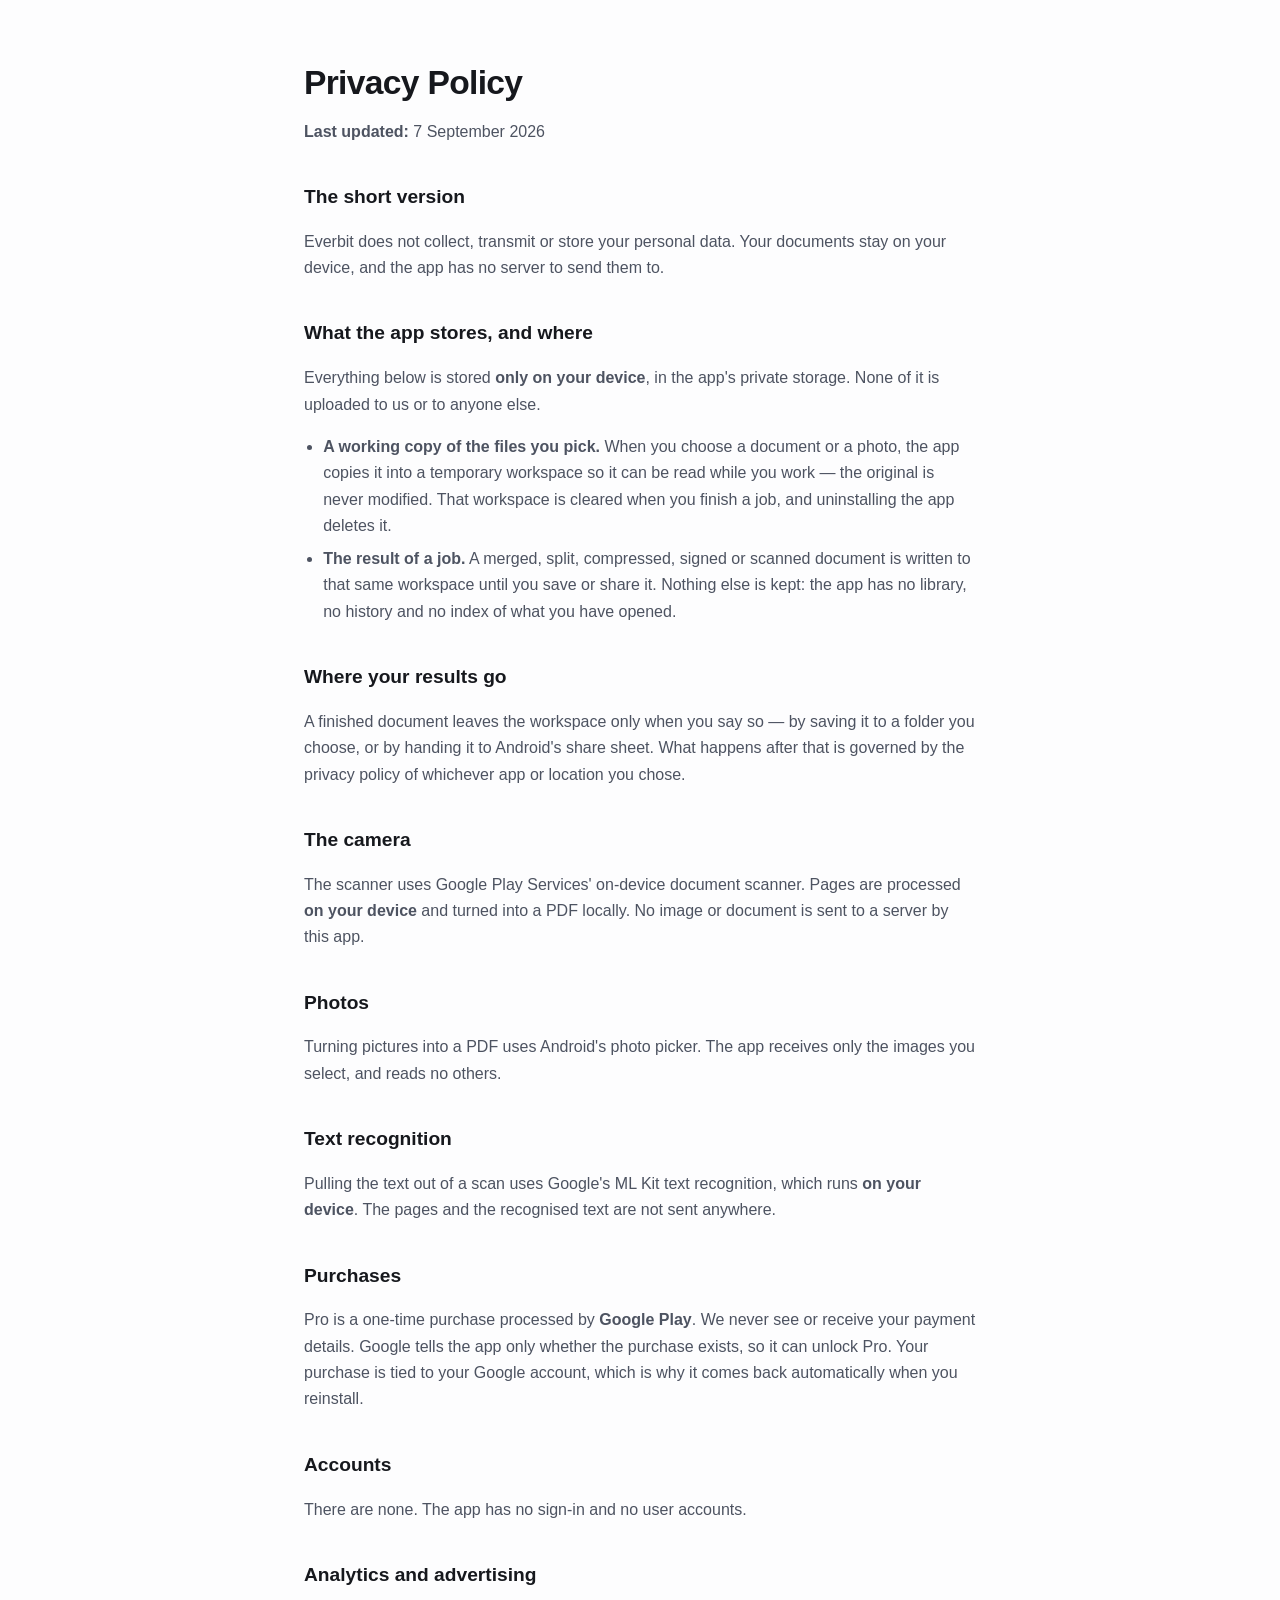
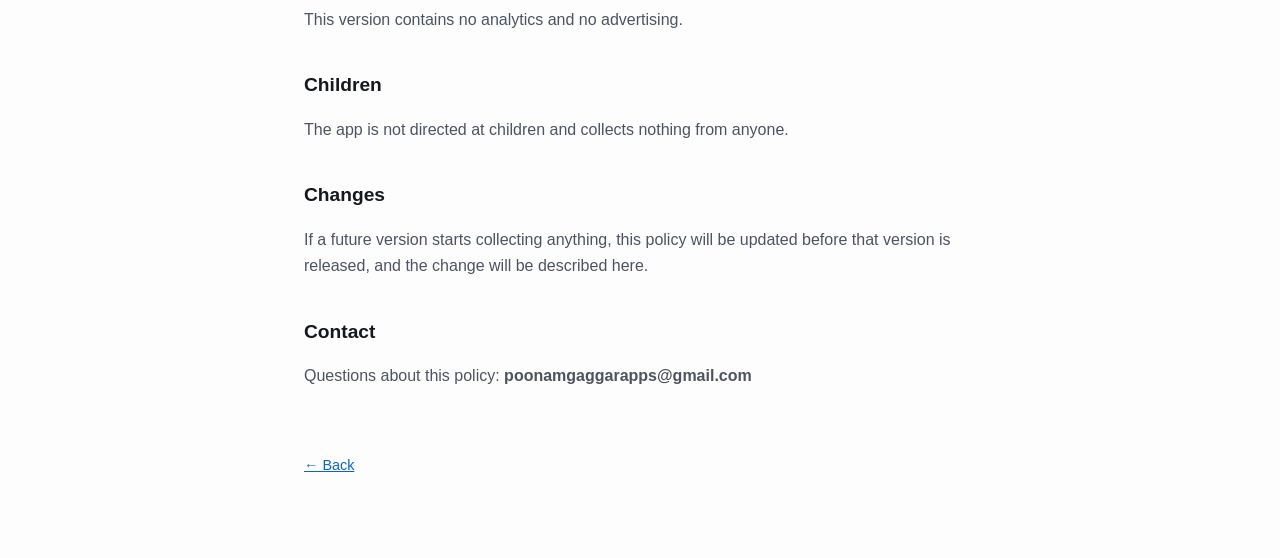
==== privacy.html @ 8eefffa6 "Scaffold Everbit site" ====
<!doctype html>
<html lang="en">
<head>
<meta charset="utf-8">
<meta name="viewport" content="width=device-width, initial-scale=1">
<title>Privacy Policy — Everbit</title>
<style>
  :root { --ink:#16181d; --soft:#4d5361; --faint:#767d8d; --rule:#e2e4e9; --accent:#0a63d6; --paper:#fdfdfe; }
  @media (prefers-color-scheme: dark) {
    :root { --ink:#e7e9ef; --soft:#a6adbd; --faint:#7b8394; --rule:#2a2f39; --accent:#8ba2f5; --paper:#101216; }
  }
  * { box-sizing:border-box; }
  body { margin:0; padding:0 1.5rem 5rem; background:var(--paper); color:var(--ink);
         font:16px/1.65 -apple-system,BlinkMacSystemFont,"Segoe UI",Roboto,sans-serif; }
  .wrap { max-width:42rem; margin:0 auto; padding-top:4rem; }
  h1 { font-size:2.1rem; line-height:1.15; margin:0 0 .5rem; letter-spacing:-.02em; }
  h2 { font-size:1.2rem; margin:2.25rem 0 .5rem; }
  p, li { color:var(--soft); }
  ul { padding-left:1.2rem; }
  li { margin:.4rem 0; }
  a { color:var(--accent); }
  .back { display:inline-block; margin-top:3rem; font-size:.9rem; }
</style>
</head>
<body>
<div class="wrap">
<h1>Privacy Policy</h1>
<p><strong>Last updated:</strong> 7 September 2026</p>

<h2>The short version</h2>
<p>Everbit does not collect, transmit or store your personal data. Your
documents stay on your device, and the app has no server to send them to.</p>

<h2>What the app stores, and where</h2>
<p>Everything below is stored <strong>only on your device</strong>, in the app's private
storage. None of it is uploaded to us or to anyone else.</p>
<ul>
<li><strong>A working copy of the files you pick.</strong> When you choose a document or a
photo, the app copies it into a temporary workspace so it can be read while you
work — the original is never modified. That workspace is cleared when you finish
a job, and uninstalling the app deletes it.</li>
<li><strong>The result of a job.</strong> A merged, split, compressed, signed or scanned
document is written to that same workspace until you save or share it. Nothing
else is kept: the app has no library, no history and no index of what you have
opened.</li>
</ul>

<h2>Where your results go</h2>
<p>A finished document leaves the workspace only when you say so — by saving it to
a folder you choose, or by handing it to Android's share sheet. What happens
after that is governed by the privacy policy of whichever app or location you
chose.</p>

<h2>The camera</h2>
<p>The scanner uses Google Play Services' on-device document scanner. Pages are
processed <strong>on your device</strong> and turned into a PDF locally. No image or
document is sent to a server by this app.</p>

<h2>Photos</h2>
<p>Turning pictures into a PDF uses Android's photo picker. The app receives only
the images you select, and reads no others.</p>

<h2>Text recognition</h2>
<p>Pulling the text out of a scan uses Google's ML Kit text recognition, which
runs <strong>on your device</strong>. The pages and the recognised text are not sent
anywhere.</p>

<h2>Purchases</h2>
<p>Pro is a one-time purchase processed by <strong>Google Play</strong>. We never see or
receive your payment details. Google tells the app only whether the purchase
exists, so it can unlock Pro. Your purchase is tied to your Google account,
which is why it comes back automatically when you reinstall.</p>

<h2>Accounts</h2>
<p>There are none. The app has no sign-in and no user accounts.</p>

<h2>Analytics and advertising</h2>
<p>This version contains no analytics and no advertising.</p>

<h2>Children</h2>
<p>The app is not directed at children and collects nothing from anyone.</p>

<h2>Changes</h2>
<p>If a future version starts collecting anything, this policy will be updated
before that version is released, and the change will be described here.</p>

<h2>Contact</h2>
<p>Questions about this policy: <strong>poonamgaggarapps@gmail.com</strong></p>

<a class="back" href="index.html">&larr; Back</a>
</div>
</body>
</html>
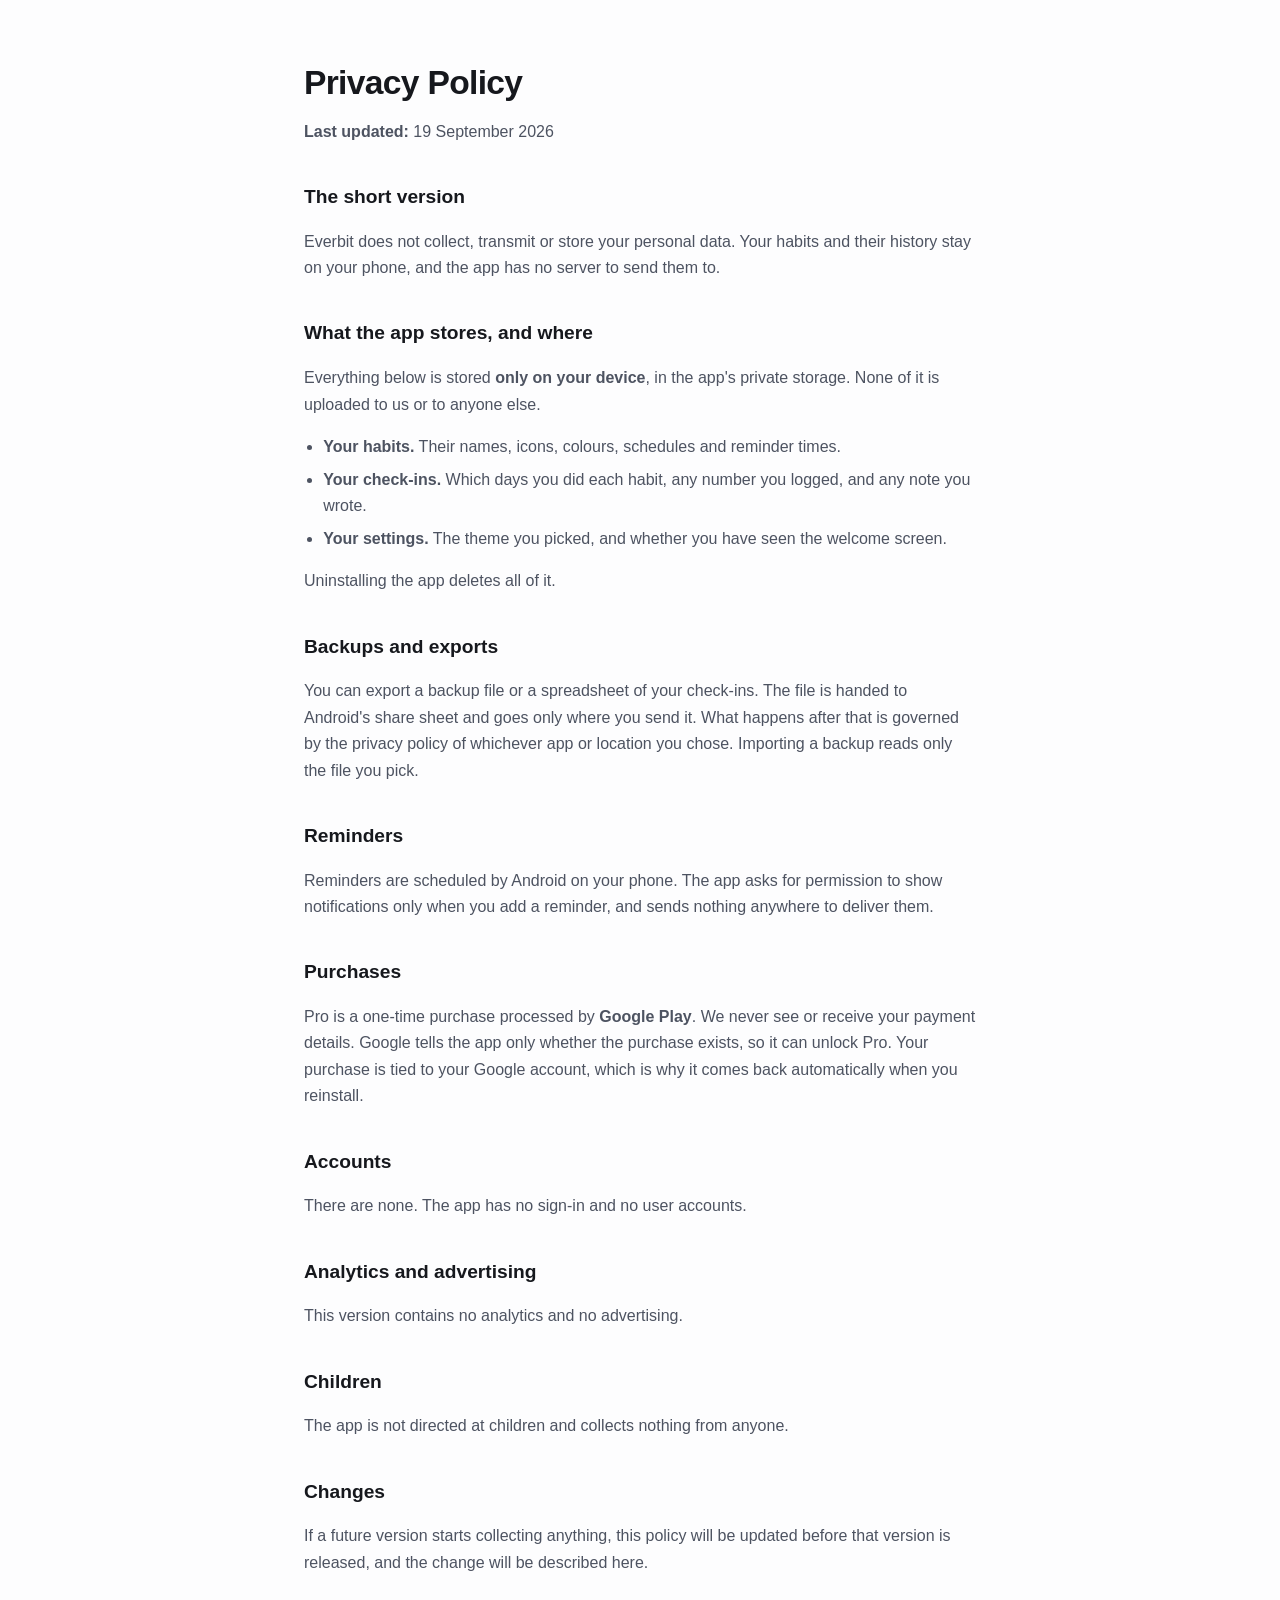
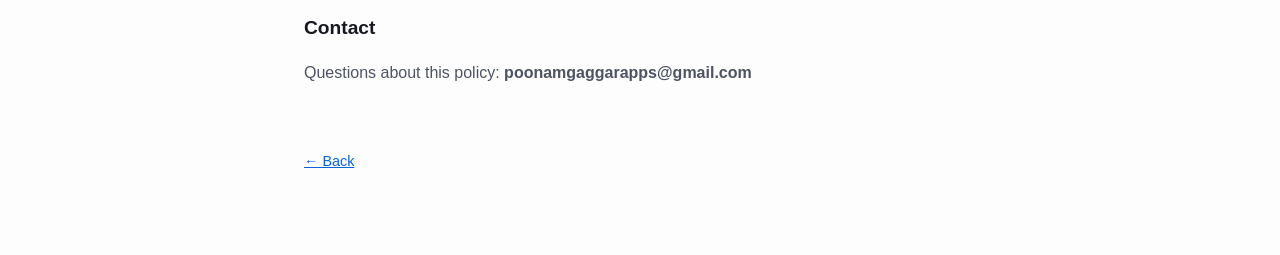
==== commit 7ce57113: "Everbit landing page and privacy policy" ====
--- a/privacy.html
+++ b/privacy.html
@@ -25,45 +25,34 @@
 <body>
 <div class="wrap">
 <h1>Privacy Policy</h1>
-<p><strong>Last updated:</strong> 7 September 2026</p>
+<p><strong>Last updated:</strong> 19 September 2026</p>
 
 <h2>The short version</h2>
-<p>Everbit does not collect, transmit or store your personal data. Your
-documents stay on your device, and the app has no server to send them to.</p>
+<p>Everbit does not collect, transmit or store your personal data. Your habits
+and their history stay on your phone, and the app has no server to send them to.</p>
 
 <h2>What the app stores, and where</h2>
 <p>Everything below is stored <strong>only on your device</strong>, in the app's private
 storage. None of it is uploaded to us or to anyone else.</p>
 <ul>
-<li><strong>A working copy of the files you pick.</strong> When you choose a document or a
-photo, the app copies it into a temporary workspace so it can be read while you
-work — the original is never modified. That workspace is cleared when you finish
-a job, and uninstalling the app deletes it.</li>
-<li><strong>The result of a job.</strong> A merged, split, compressed, signed or scanned
-document is written to that same workspace until you save or share it. Nothing
-else is kept: the app has no library, no history and no index of what you have
-opened.</li>
+<li><strong>Your habits.</strong> Their names, icons, colours, schedules and reminder times.</li>
+<li><strong>Your check-ins.</strong> Which days you did each habit, any number you logged,
+and any note you wrote.</li>
+<li><strong>Your settings.</strong> The theme you picked, and whether you have seen the
+welcome screen.</li>
 </ul>
+<p>Uninstalling the app deletes all of it.</p>
 
-<h2>Where your results go</h2>
-<p>A finished document leaves the workspace only when you say so — by saving it to
-a folder you choose, or by handing it to Android's share sheet. What happens
+<h2>Backups and exports</h2>
+<p>You can export a backup file or a spreadsheet of your check-ins. The file is
+handed to Android's share sheet and goes only where you send it. What happens
 after that is governed by the privacy policy of whichever app or location you
-chose.</p>
+chose. Importing a backup reads only the file you pick.</p>
 
-<h2>The camera</h2>
-<p>The scanner uses Google Play Services' on-device document scanner. Pages are
-processed <strong>on your device</strong> and turned into a PDF locally. No image or
-document is sent to a server by this app.</p>
-
-<h2>Photos</h2>
-<p>Turning pictures into a PDF uses Android's photo picker. The app receives only
-the images you select, and reads no others.</p>
-
-<h2>Text recognition</h2>
-<p>Pulling the text out of a scan uses Google's ML Kit text recognition, which
-runs <strong>on your device</strong>. The pages and the recognised text are not sent
-anywhere.</p>
+<h2>Reminders</h2>
+<p>Reminders are scheduled by Android on your phone. The app asks for permission
+to show notifications only when you add a reminder, and sends nothing anywhere
+to deliver them.</p>
 
 <h2>Purchases</h2>
 <p>Pro is a one-time purchase processed by <strong>Google Play</strong>. We never see or
